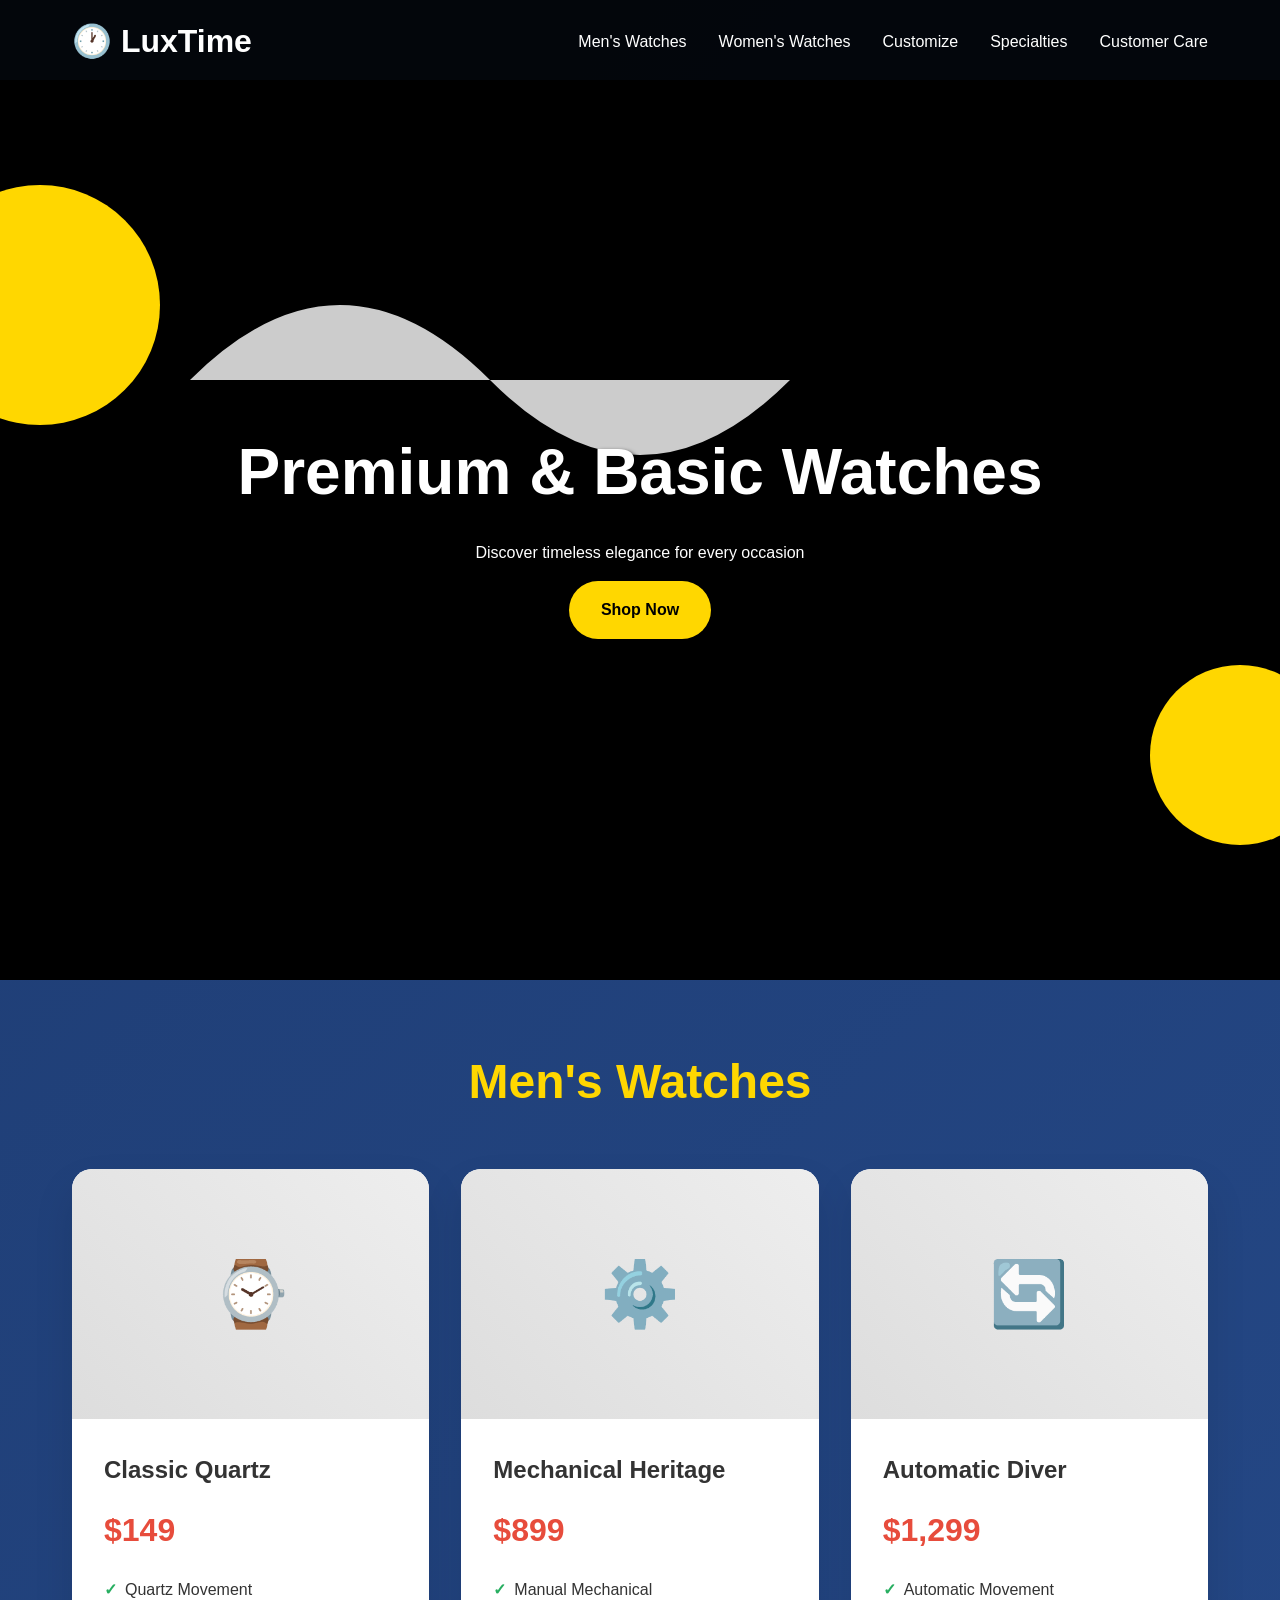
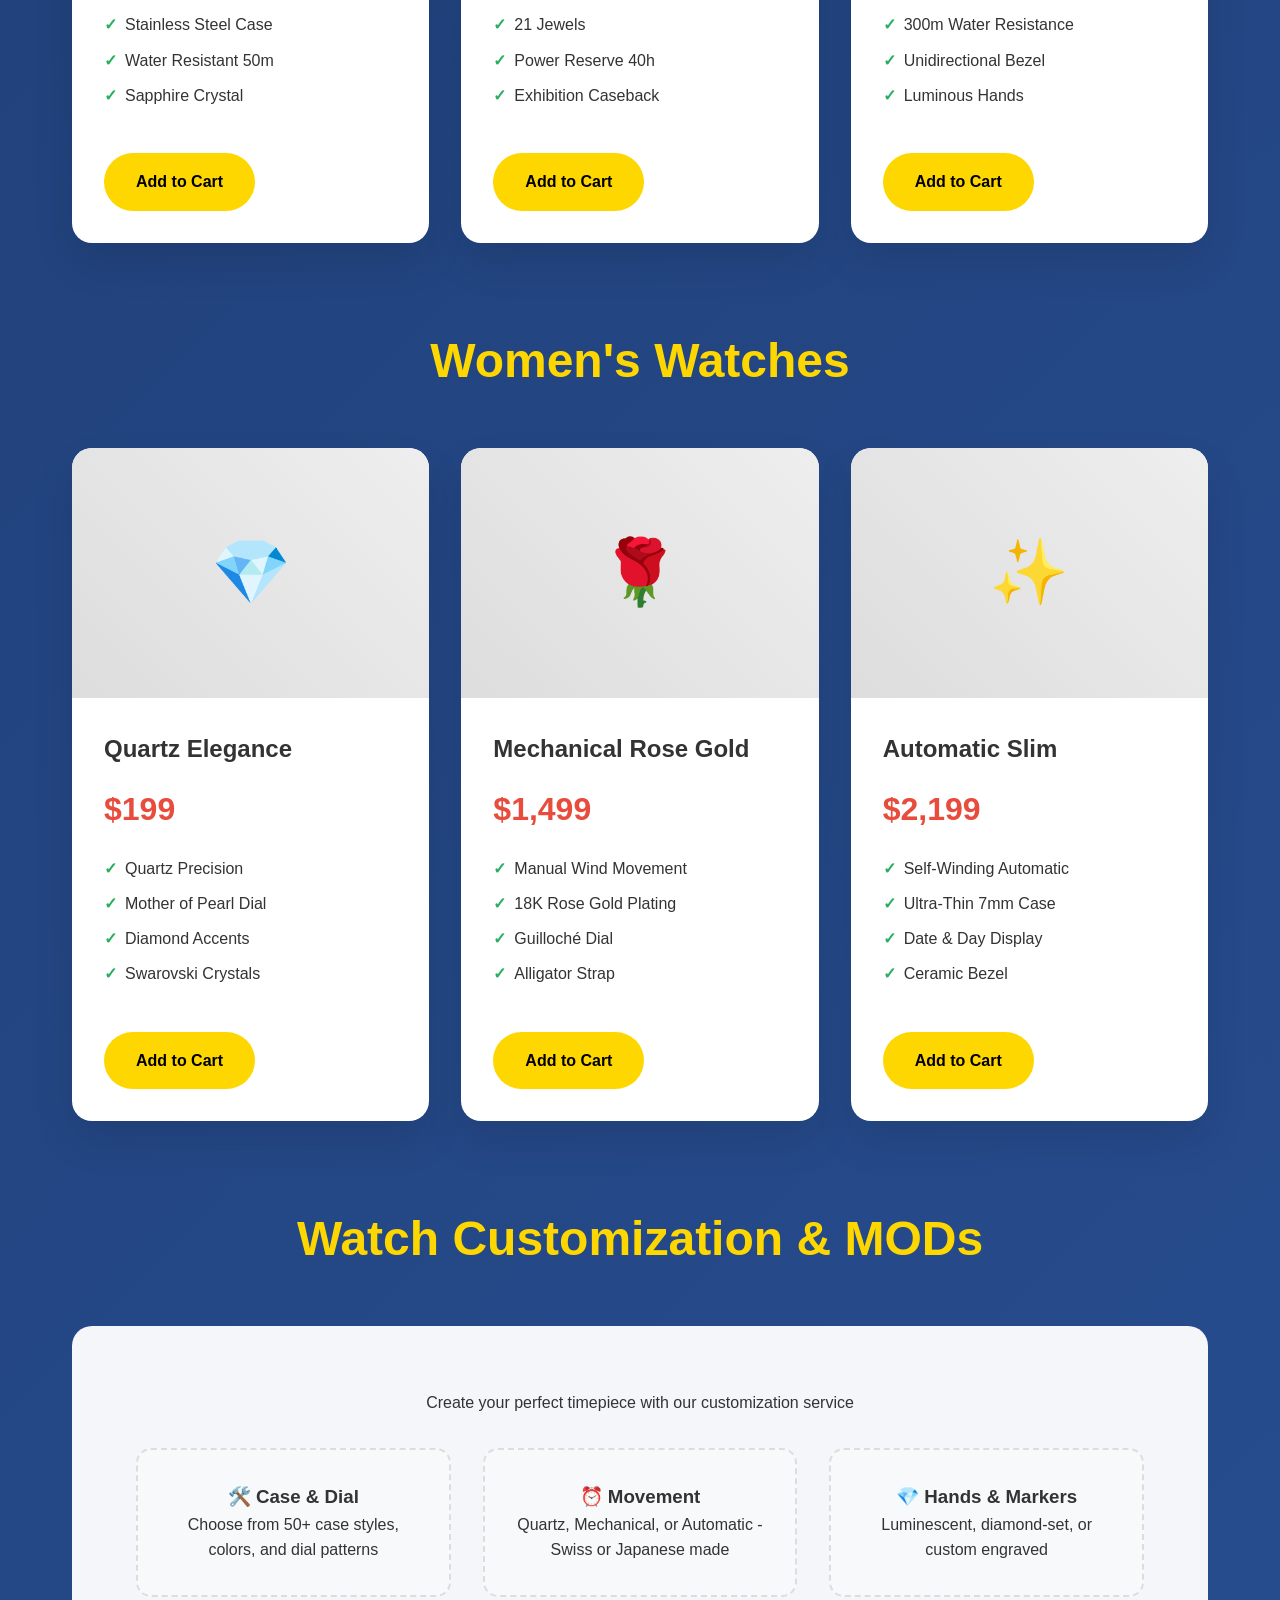
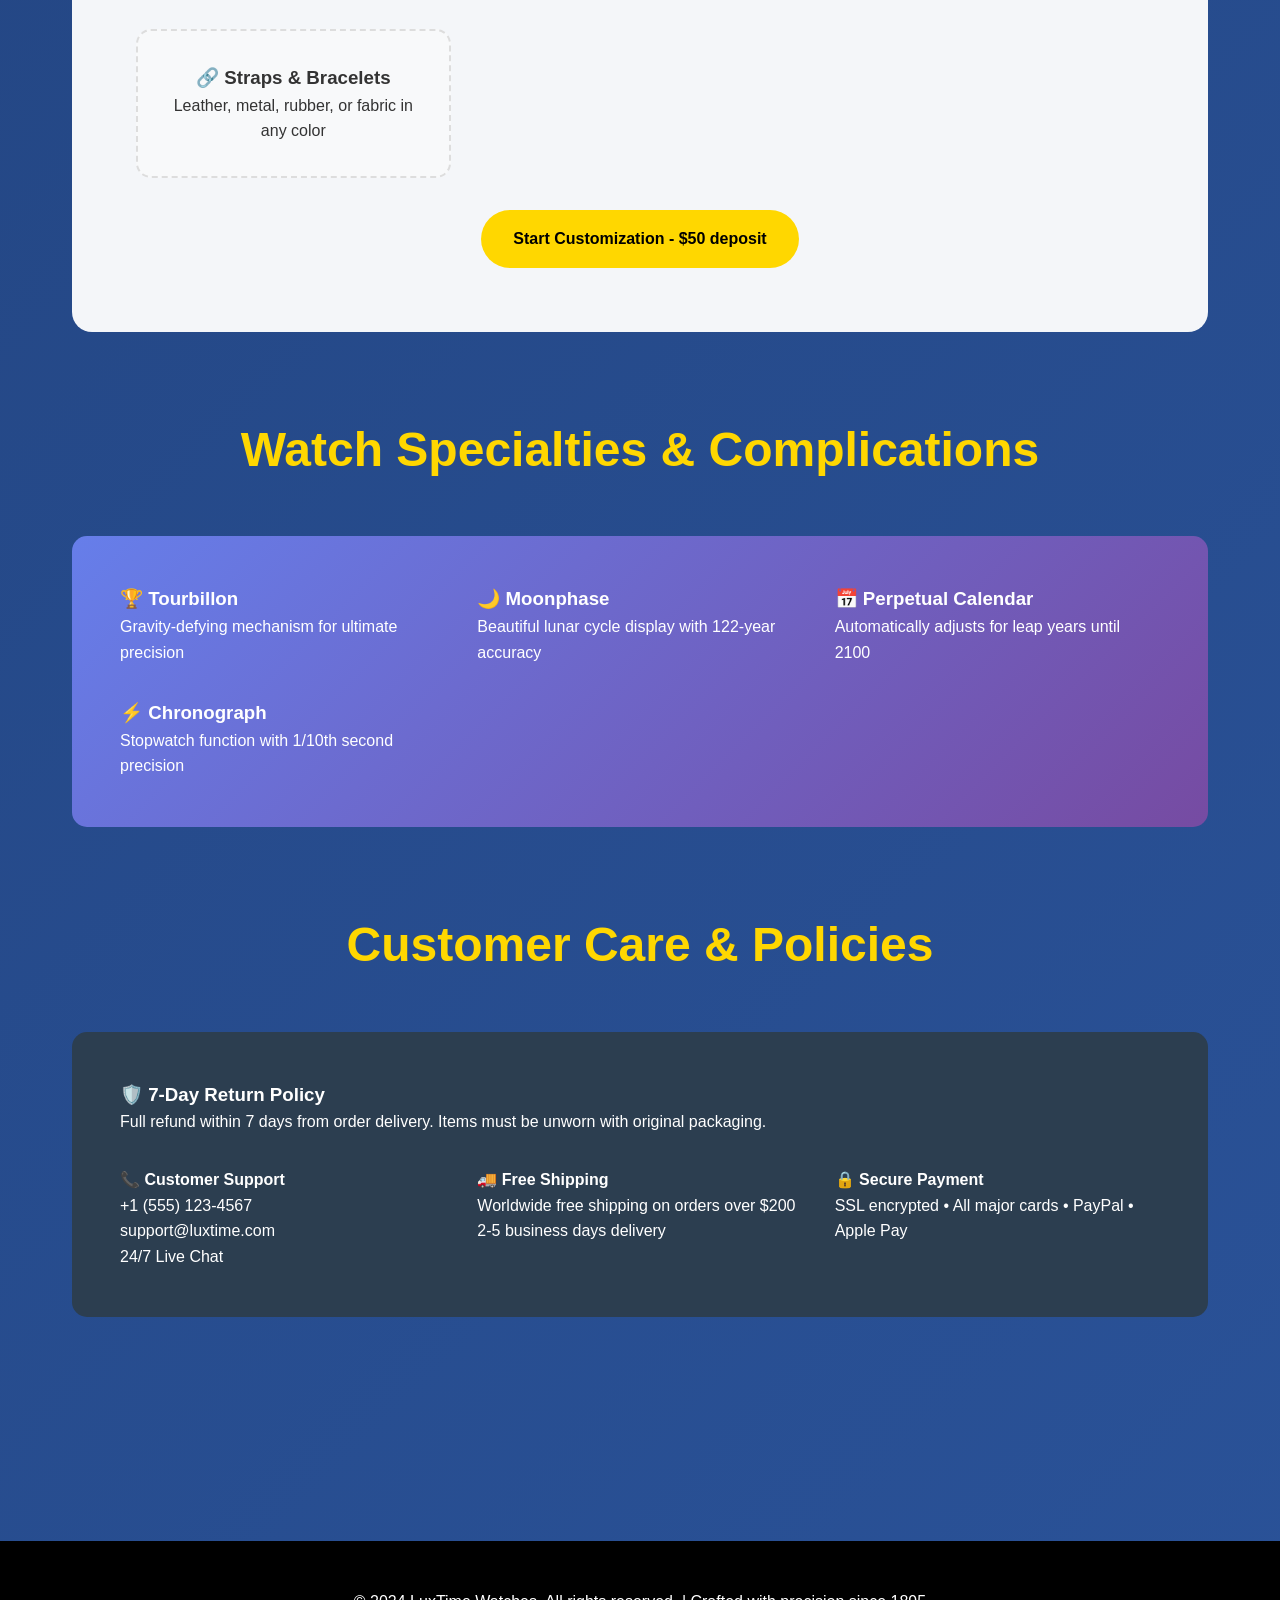
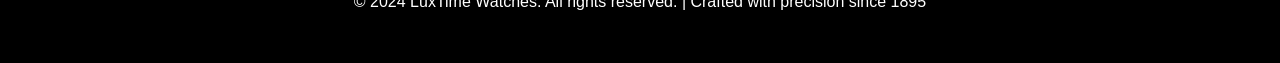
==== index.html @ 1866e9df "Create index.html added my first website file" ====
<!DOCTYPE html>
<html lang="en">
<head>
    <meta charset="UTF-8">
    <meta name="viewport" content="width=device-width, initial-scale=1.0">
    <title>LuxTime Watches - Premium & Basic Timepieces</title>
    <style>
        * {
            margin: 0;
            padding: 0;
            box-sizing: border-box;
        }
        body {
            font-family: 'Arial', sans-serif;
            line-height: 1.6;
            color: #333;
            background: linear-gradient(135deg, #1e3c72 0%, #2a5298 100%);
        }
        header {
            background: rgba(0,0,0,0.9);
            color: white;
            padding: 1rem 0;
            position: fixed;
            width: 100%;
            top: 0;
            z-index: 1000;
        }
        nav {
            display: flex;
            justify-content: space-between;
            align-items: center;
            max-width: 1200px;
            margin: 0 auto;
            padding: 0 2rem;
        }
        .logo {
            font-size: 2rem;
            font-weight: bold;
        }
        .nav-links {
            display: flex;
            list-style: none;
            gap: 2rem;
        }
        .nav-links a {
            color: white;
            text-decoration: none;
            transition: color 0.3s;
        }
        .nav-links a:hover {
            color: #ffd700;
        }
        .hero {
            background: url('data:image/svg+xml,<svg xmlns="http://www.w3.org/2000/svg" viewBox="0 0 1200 600"><rect fill="%23000" width="1200" height="600"/><circle fill="%23ffd700" cx="200" cy="150" r="80"/><circle fill="%23ffd700" cx="1000" cy="450" r="60"/><path fill="%23ccc" d="M300 200 Q400 100 500 200 T700 200"/></svg>') center/cover;
            height: 100vh;
            display: flex;
            align-items: center;
            justify-content: center;
            text-align: center;
            color: white;
            margin-top: 80px;
        }
        .hero h1 {
            font-size: 4rem;
            margin-bottom: 1rem;
            text-shadow: 2px 2px 4px rgba(0,0,0,0.8);
        }
        .btn {
            display: inline-block;
            background: #ffd700;
            color: #000;
            padding: 1rem 2rem;
            text-decoration: none;
            border-radius: 50px;
            font-weight: bold;
            transition: transform 0.3s, box-shadow 0.3s;
            margin-top: 1rem;
        }
        .btn:hover {
            transform: translateY(-3px);
            box-shadow: 0 10px 20px rgba(255,215,0,0.4);
        }
        .container {
            max-width: 1200px;
            margin: 0 auto;
            padding: 4rem 2rem;
        }
        .section {
            margin-bottom: 5rem;
        }
        .section h2 {
            text-align: center;
            font-size: 3rem;
            margin-bottom: 3rem;
            color: #ffd700;
        }
        .grid {
            display: grid;
            grid-template-columns: repeat(auto-fit, minmax(300px, 1fr));
            gap: 2rem;
        }
        .watch-card {
            background: white;
            border-radius: 20px;
            overflow: hidden;
            box-shadow: 0 20px 40px rgba(0,0,0,0.1);
            transition: transform 0.3s, box-shadow 0.3s;
        }
        .watch-card:hover {
            transform: translateY(-10px);
            box-shadow: 0 30px 60px rgba(0,0,0,0.2);
        }
        .watch-img {
            height: 250px;
            background: linear-gradient(45deg, #ddd, #eee);
            display: flex;
            align-items: center;
            justify-content: center;
            font-size: 4rem;
            color: #666;
        }
        .watch-info {
            padding: 2rem;
        }
        .watch-info h3 {
            font-size: 1.5rem;
            margin-bottom: 0.5rem;
        }
        .price {
            font-size: 2rem;
            color: #e74c3c;
            font-weight: bold;
            margin: 1rem 0;
        }
        .features {
            list-style: none;
            margin-bottom: 1.5rem;
        }
        .features li {
            padding: 0.3rem 0;
            display: flex;
            align-items: center;
            gap: 0.5rem;
        }
        .features li::before {
            content: "✓";
            color: #27ae60;
            font-weight: bold;
        }
        .special-section {
            background: rgba(255,255,255,0.95);
            border-radius: 20px;
            padding: 4rem;
            text-align: center;
            margin: 2rem 0;
        }
        .customization-grid {
            display: grid;
            grid-template-columns: repeat(auto-fit, minmax(250px, 1fr));
            gap: 2rem;
            margin-top: 2rem;
        }
        .custom-option {
            background: #f8f9fa;
            padding: 2rem;
            border-radius: 15px;
            border: 2px dashed #ddd;
            transition: all 0.3s;
        }
        .custom-option:hover {
            border-color: #ffd700;
            background: white;
        }
        .policy {
            background: #2c3e50;
            color: white;
            padding: 3rem;
            border-radius: 15px;
            margin: 2rem 0;
        }
        .complications {
            background: linear-gradient(135deg, #667eea 0%, #764ba2 100%);
            color: white;
            padding: 3rem;
            border-radius: 15px;
        }
        footer {
            background: #000;
            color: white;
            text-align: center;
            padding: 3rem 0;
            margin-top: 5rem;
        }
        @media (max-width: 768px) {
            .nav-links {
                display: none;
            }
            .hero h1 {
                font-size: 2.5rem;
            }
        }
    </style>
</head>
<body>
    <header>
        <nav>
            <div class="logo">🕐 LuxTime</div>
            <ul class="nav-links">
                <li><a href="#mens">Men's Watches</a></li>
                <li><a href="#womens">Women's Watches</a></li>
                <li><a href="#custom">Customize</a></li>
                <li><a href="#specialties">Specialties</a></li>
                <li><a href="#contact">Customer Care</a></li>
            </ul>
        </nav>
    </header>

    <section class="hero">
        <div>
            <h1>Premium & Basic Watches</h1>
            <p>Discover timeless elegance for every occasion</p>
            <a href="#mens" class="btn">Shop Now</a>
        </div>
    </section>

    <div class="container">
        <!-- Men's Watches -->
        <section id="mens" class="section">
            <h2>Men's Watches</h2>
            <div class="grid">
                <div class="watch-card">
                    <div class="watch-img">⌚</div>
                    <div class="watch-info">
                        <h3>Classic Quartz</h3>
                        <div class="price">$149</div>
                        <ul class="features">
                            <li>Quartz Movement</li>
                            <li>Stainless Steel Case</li>
                            <li>Water Resistant 50m</li>
                            <li>Sapphire Crystal</li>
                        </ul>
                        <a href="#" class="btn">Add to Cart</a>
                    </div>
                </div>
                <div class="watch-card">
                    <div class="watch-img">⚙️</div>
                    <div class="watch-info">
                        <h3>Mechanical Heritage</h3>
                        <div class="price">$899</div>
                        <ul class="features">
                            <li>Manual Mechanical</li>
                            <li>21 Jewels</li>
                            <li>Power Reserve 40h</li>
                            <li>Exhibition Caseback</li>
                        </ul>
                        <a href="#" class="btn">Add to Cart</a>
                    </div>
                </div>
                <div class="watch-card">
                    <div class="watch-img">🔄</div>
                    <div class="watch-info">
                        <h3>Automatic Diver</h3>
                        <div class="price">$1,299</div>
                        <ul class="features">
                            <li>Automatic Movement</li>
                            <li>300m Water Resistance</li>
                            <li>Unidirectional Bezel</li>
                            <li>Luminous Hands</li>
                        </ul>
                        <a href="#" class="btn">Add to Cart</a>
                    </div>
                </div>
            </div>
        </section>

        <!-- Women's Watches -->
        <section id="womens" class="section">
            <h2>Women's Watches</h2>
            <div class="grid">
                <div class="watch-card">
                    <div class="watch-img">💎</div>
                    <div class="watch-info">
                        <h3>Quartz Elegance</h3>
                        <div class="price">$199</div>
                        <ul class="features">
                            <li>Quartz Precision</li>
                            <li>Mother of Pearl Dial</li>
                            <li>Diamond Accents</li>
                            <li>Swarovski Crystals</li>
                        </ul>
                        <a href="#" class="btn">Add to Cart</a>
                    </div>
                </div>
                <div class="watch-card">
                    <div class="watch-img">🌹</div>
                    <div class="watch-info">
                        <h3>Mechanical Rose Gold</h3>
                        <div class="price">$1,499</div>
                        <ul class="features">
                            <li>Manual Wind Movement</li>
                            <li>18K Rose Gold Plating</li>
                            <li>Guilloché Dial</li>
                            <li>Alligator Strap</li>
                        </ul>
                        <a href="#" class="btn">Add to Cart</a>
                    </div>
                </div>
                <div class="watch-card">
                    <div class="watch-img">✨</div>
                    <div class="watch-info">
                        <h3>Automatic Slim</h3>
                        <div class="price">$2,199</div>
                        <ul class="features">
                            <li>Self-Winding Automatic</li>
                            <li>Ultra-Thin 7mm Case</li>
                            <li>Date & Day Display</li>
                            <li>Ceramic Bezel</li>
                        </ul>
                        <a href="#" class="btn">Add to Cart</a>
                    </div>
                </div>
            </div>
        </section>

        <!-- Customization Section -->
        <section id="custom" class="section">
            <h2 id="customize">Watch Customization & MODs</h2>
            <div class="special-section">
                <p>Create your perfect timepiece with our customization service</p>
                <div class="customization-grid">
                    <div class="custom-option">
                        <h3>🛠️ Case & Dial</h3>
                        <p>Choose from 50+ case styles, colors, and dial patterns</p>
                    </div>
                    <div class="custom-option">
                        <h3>⏰ Movement</h3>
                        <p>Quartz, Mechanical, or Automatic - Swiss or Japanese made</p>
                    </div>
                    <div class="custom-option">
                        <h3>💎 Hands & Markers</h3>
                        <p>Luminescent, diamond-set, or custom engraved</p>
                    </div>
                    <div class="custom-option">
                        <h3>🔗 Straps & Bracelets</h3>
                        <p>Leather, metal, rubber, or fabric in any color</p>
                    </div>
                </div>
                <a href="#" class="btn" style="margin-top: 2rem;">Start Customization - $50 deposit</a>
            </div>
        </section>

        <!-- Specialties & Complications -->
        <section id="specialties" class="section">
            <h2>Watch Specialties & Complications</h2>
            <div class="complications">
                <div class="grid">
                    <div>
                        <h3>🏆 Tourbillon</h3>
                        <p>Gravity-defying mechanism for ultimate precision</p>
                    </div>
                    <div>
                        <h3>🌙 Moonphase</h3>
                        <p>Beautiful lunar cycle display with 122-year accuracy</p>
                    </div>
                    <div>
                        <h3>📅 Perpetual Calendar</h3>
                        <p>Automatically adjusts for leap years until 2100</p>
                    </div>
                    <div>
                        <h3>⚡ Chronograph</h3>
                        <p>Stopwatch function with 1/10th second precision</p>
                    </div>
                </div>
            </div>
        </section>

        <!-- Customer Care & Policy -->
        <section id="contact" class="section">
            <h2>Customer Care & Policies</h2>
            <div class="policy">
                <h3>🛡️ 7-Day Return Policy</h3>
                <p>Full refund within 7 days from order delivery. Items must be unworn with original packaging.</p>
                
                <div style="margin-top: 2rem; display: grid; grid-template-columns: repeat(auto-fit, minmax(250px, 1fr)); gap: 2rem;">
                    <div>
                        <h4>📞 Customer Support</h4>
                        <p>+1 (555) 123-4567<br>support@luxtime.com<br>24/7 Live Chat</p>
                    </div>
                    <div>
                        <h4>🚚 Free Shipping</h4>
                        <p>Worldwide free shipping on orders over $200<br>2-5 business days delivery</p>
                    </div>
                    <div>
                        <h4>🔒 Secure Payment</h4>
                        <p>SSL encrypted • All major cards • PayPal • Apple Pay</p>
                    </div>
                </div>
            </div>
        </section>
    </div>

    <footer>
        <p>&copy; 2024 LuxTime Watches. All rights reserved. | Crafted with precision since 1895</p>
    </footer>

    <script>
        // Smooth scrolling for navigation links
        document.querySelectorAll('a[href^="#"]').forEach(anchor => {
            anchor.addEventListener('click', function (e) {
                e.preventDefault();
                document.querySelector(this.getAttribute('href')).scrollIntoView({
                    behavior: 'smooth'
                });
            });
        });

        // Add to cart animation
        document.querySelectorAll('.btn').forEach(btn => {
            btn.addEventListener('click', function(e) {
                if (this.textContent.includes('Add to Cart')) {
                    const ripple = document.createElement('span');
                    ripple.style.cssText = `
                        position: absolute;
                        border-radius: 50%;
                        background: rgba(255,215,0,0.6);
                        transform: scale(0);
                        animation: ripple 0.6s linear;
                        top: 50%;
                        left: 50%;
                        width: 20px;
                        height: 20px;
                    `;
                    this.style.position = 'relative';
                    this.style.overflow = 'hidden';
                    this.appendChild(ripple);
                    this.textContent = 'Added!';
                    setTimeout(() => {
                        this.textContent = 'Add to Cart';
                    }, 1500);
                }
            });
        });
    </script>
</body>
</html>
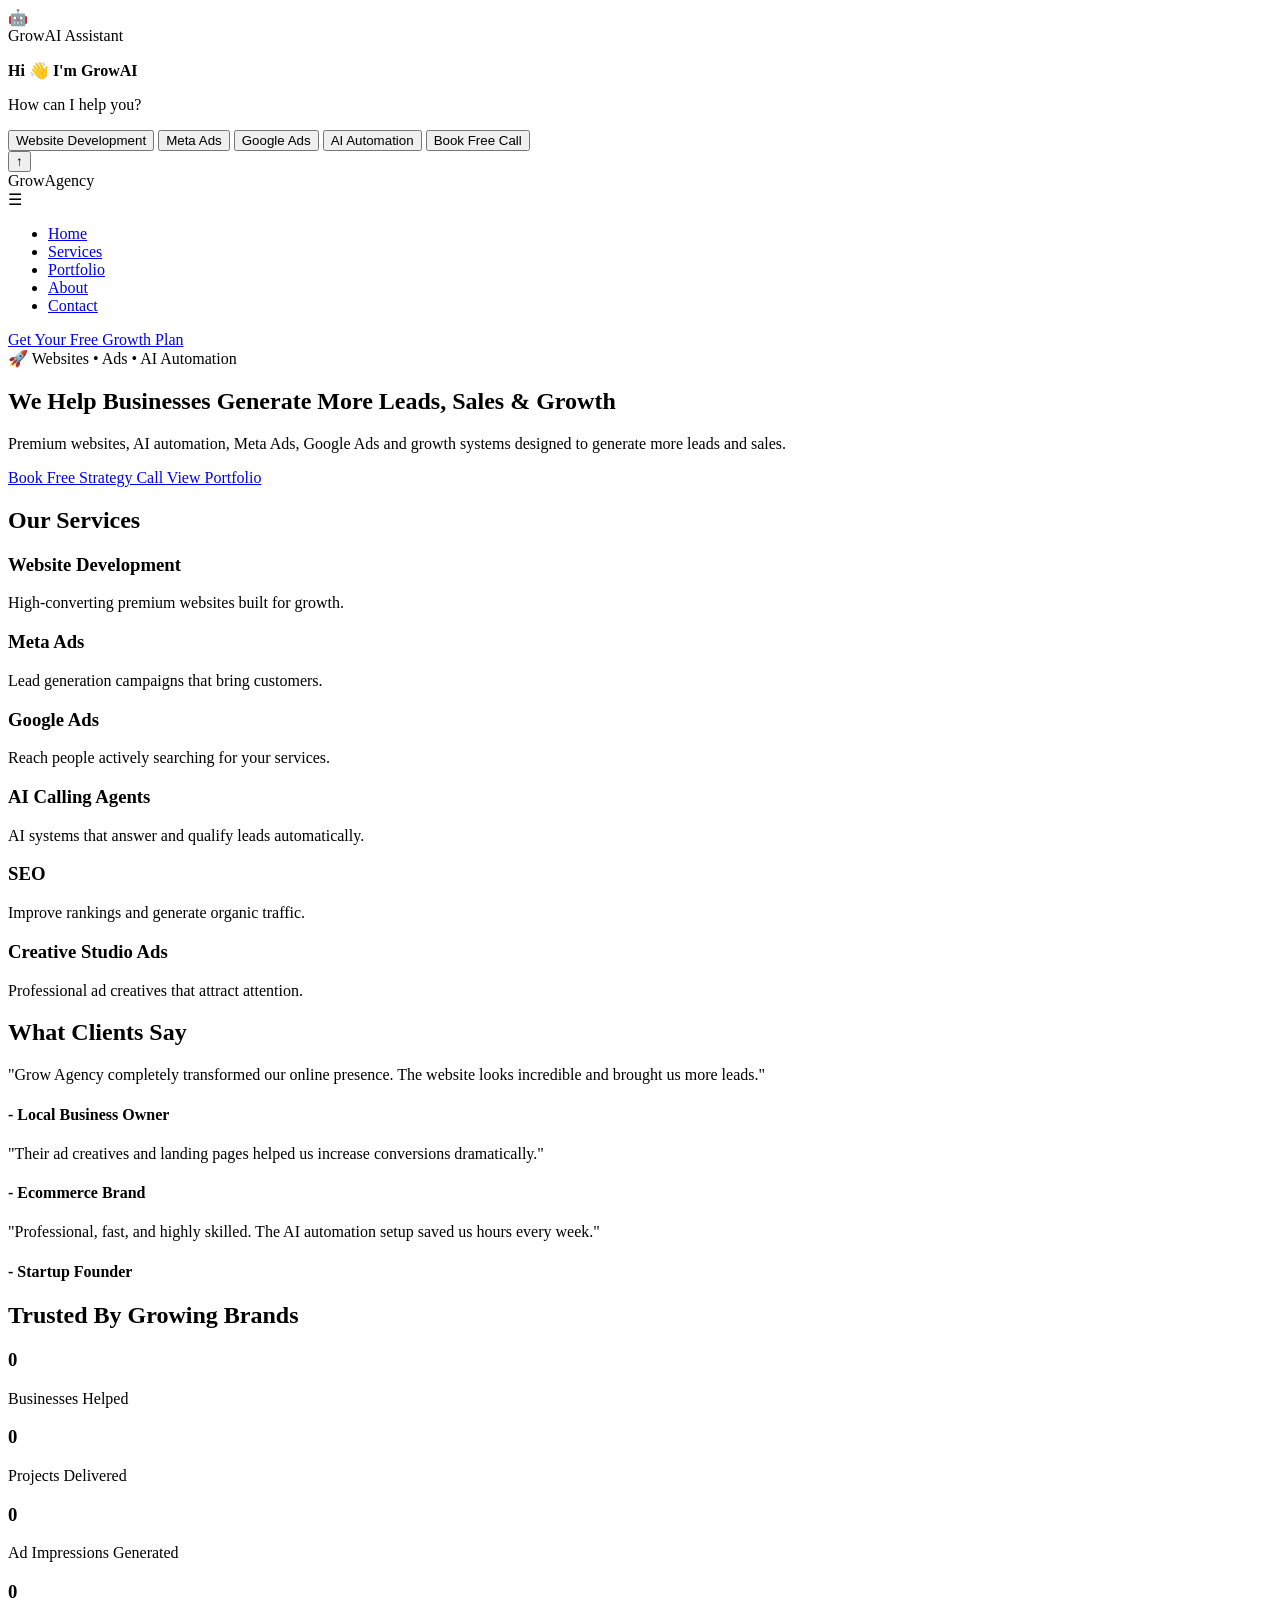
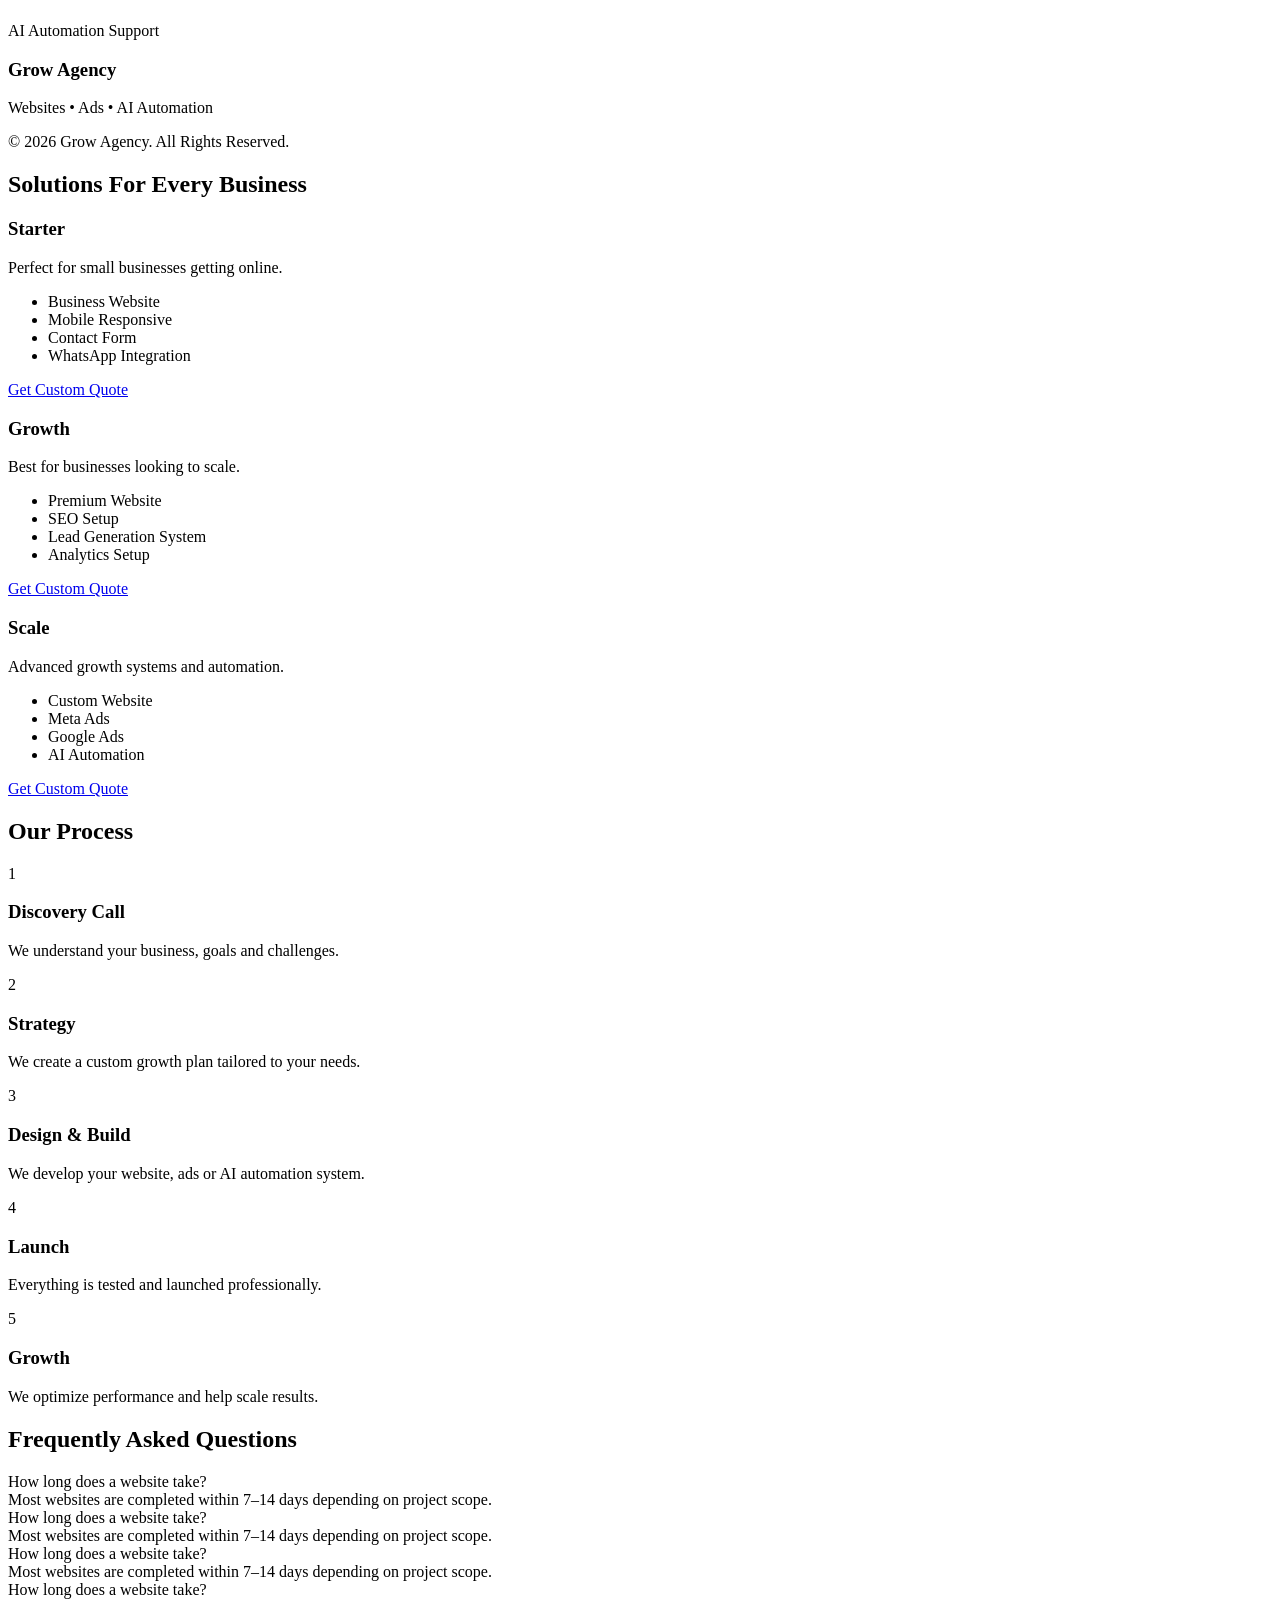
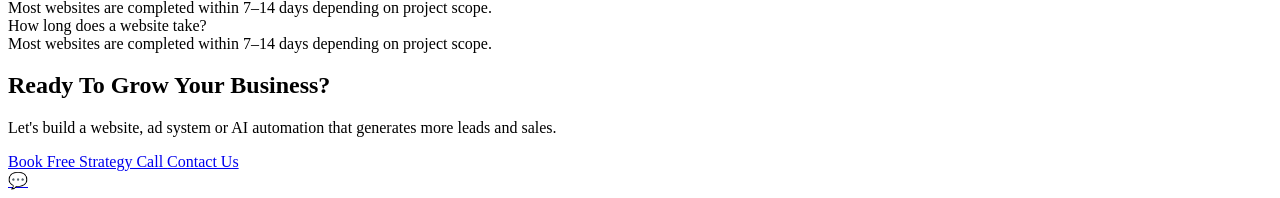
==== commit 89cd0fb0: "Add files via upload" ====
--- a/index.html
+++ b/index.html
@@ -1,445 +1,429 @@
-<!DOCTYPE html>
-<html lang="en">
-<head>
-    <meta charset="UTF-8">
-    <meta name="viewport" content="width=device-width, initial-scale=1.0">
-    <title>LuxTime Watches - Premium & Basic Timepieces</title>
-    <style>
-        * {
-            margin: 0;
-            padding: 0;
-            box-sizing: border-box;
-        }
-        body {
-            font-family: 'Arial', sans-serif;
-            line-height: 1.6;
-            color: #333;
-            background: linear-gradient(135deg, #1e3c72 0%, #2a5298 100%);
-        }
-        header {
-            background: rgba(0,0,0,0.9);
-            color: white;
-            padding: 1rem 0;
-            position: fixed;
-            width: 100%;
-            top: 0;
-            z-index: 1000;
-        }
-        nav {
-            display: flex;
-            justify-content: space-between;
-            align-items: center;
-            max-width: 1200px;
-            margin: 0 auto;
-            padding: 0 2rem;
-        }
-        .logo {
-            font-size: 2rem;
-            font-weight: bold;
-        }
-        .nav-links {
-            display: flex;
-            list-style: none;
-            gap: 2rem;
-        }
-        .nav-links a {
-            color: white;
-            text-decoration: none;
-            transition: color 0.3s;
-        }
-        .nav-links a:hover {
-            color: #ffd700;
-        }
-        .hero {
-            background: url('data:image/svg+xml,<svg xmlns="http://www.w3.org/2000/svg" viewBox="0 0 1200 600"><rect fill="%23000" width="1200" height="600"/><circle fill="%23ffd700" cx="200" cy="150" r="80"/><circle fill="%23ffd700" cx="1000" cy="450" r="60"/><path fill="%23ccc" d="M300 200 Q400 100 500 200 T700 200"/></svg>') center/cover;
-            height: 100vh;
-            display: flex;
-            align-items: center;
-            justify-content: center;
-            text-align: center;
-            color: white;
-            margin-top: 80px;
-        }
-        .hero h1 {
-            font-size: 4rem;
-            margin-bottom: 1rem;
-            text-shadow: 2px 2px 4px rgba(0,0,0,0.8);
-        }
-        .btn {
-            display: inline-block;
-            background: #ffd700;
-            color: #000;
-            padding: 1rem 2rem;
-            text-decoration: none;
-            border-radius: 50px;
-            font-weight: bold;
-            transition: transform 0.3s, box-shadow 0.3s;
-            margin-top: 1rem;
-        }
-        .btn:hover {
-            transform: translateY(-3px);
-            box-shadow: 0 10px 20px rgba(255,215,0,0.4);
-        }
-        .container {
-            max-width: 1200px;
-            margin: 0 auto;
-            padding: 4rem 2rem;
-        }
-        .section {
-            margin-bottom: 5rem;
-        }
-        .section h2 {
-            text-align: center;
-            font-size: 3rem;
-            margin-bottom: 3rem;
-            color: #ffd700;
-        }
-        .grid {
-            display: grid;
-            grid-template-columns: repeat(auto-fit, minmax(300px, 1fr));
-            gap: 2rem;
-        }
-        .watch-card {
-            background: white;
-            border-radius: 20px;
-            overflow: hidden;
-            box-shadow: 0 20px 40px rgba(0,0,0,0.1);
-            transition: transform 0.3s, box-shadow 0.3s;
-        }
-        .watch-card:hover {
-            transform: translateY(-10px);
-            box-shadow: 0 30px 60px rgba(0,0,0,0.2);
-        }
-        .watch-img {
-            height: 250px;
-            background: linear-gradient(45deg, #ddd, #eee);
-            display: flex;
-            align-items: center;
-            justify-content: center;
-            font-size: 4rem;
-            color: #666;
-        }
-        .watch-info {
-            padding: 2rem;
-        }
-        .watch-info h3 {
-            font-size: 1.5rem;
-            margin-bottom: 0.5rem;
-        }
-        .price {
-            font-size: 2rem;
-            color: #e74c3c;
-            font-weight: bold;
-            margin: 1rem 0;
-        }
-        .features {
-            list-style: none;
-            margin-bottom: 1.5rem;
-        }
-        .features li {
-            padding: 0.3rem 0;
-            display: flex;
-            align-items: center;
-            gap: 0.5rem;
-        }
-        .features li::before {
-            content: "✓";
-            color: #27ae60;
-            font-weight: bold;
-        }
-        .special-section {
-            background: rgba(255,255,255,0.95);
-            border-radius: 20px;
-            padding: 4rem;
-            text-align: center;
-            margin: 2rem 0;
-        }
-        .customization-grid {
-            display: grid;
-            grid-template-columns: repeat(auto-fit, minmax(250px, 1fr));
-            gap: 2rem;
-            margin-top: 2rem;
-        }
-        .custom-option {
-            background: #f8f9fa;
-            padding: 2rem;
-            border-radius: 15px;
-            border: 2px dashed #ddd;
-            transition: all 0.3s;
-        }
-        .custom-option:hover {
-            border-color: #ffd700;
-            background: white;
-        }
-        .policy {
-            background: #2c3e50;
-            color: white;
-            padding: 3rem;
-            border-radius: 15px;
-            margin: 2rem 0;
-        }
-        .complications {
-            background: linear-gradient(135deg, #667eea 0%, #764ba2 100%);
-            color: white;
-            padding: 3rem;
-            border-radius: 15px;
-        }
-        footer {
-            background: #000;
-            color: white;
-            text-align: center;
-            padding: 3rem 0;
-            margin-top: 5rem;
-        }
-        @media (max-width: 768px) {
-            .nav-links {
-                display: none;
-            }
-            .hero h1 {
-                font-size: 2.5rem;
-            }
-        }
-    </style>
-</head>
-<body>
-    <header>
-        <nav>
-            <div class="logo">🕐 LuxTime</div>
-            <ul class="nav-links">
-                <li><a href="#mens">Men's Watches</a></li>
-                <li><a href="#womens">Women's Watches</a></li>
-                <li><a href="#custom">Customize</a></li>
-                <li><a href="#specialties">Specialties</a></li>
-                <li><a href="#contact">Customer Care</a></li>
-            </ul>
-        </nav>
-    </header>
-
-    <section class="hero">
-        <div>
-            <h1>Premium & Basic Watches</h1>
-            <p>Discover timeless elegance for every occasion</p>
-            <a href="#mens" class="btn">Shop Now</a>
-        </div>
-    </section>
-
-    <div class="container">
-        <!-- Men's Watches -->
-        <section id="mens" class="section">
-            <h2>Men's Watches</h2>
-            <div class="grid">
-                <div class="watch-card">
-                    <div class="watch-img">⌚</div>
-                    <div class="watch-info">
-                        <h3>Classic Quartz</h3>
-                        <div class="price">$149</div>
-                        <ul class="features">
-                            <li>Quartz Movement</li>
-                            <li>Stainless Steel Case</li>
-                            <li>Water Resistant 50m</li>
-                            <li>Sapphire Crystal</li>
-                        </ul>
-                        <a href="#" class="btn">Add to Cart</a>
-                    </div>
-                </div>
-                <div class="watch-card">
-                    <div class="watch-img">⚙️</div>
-                    <div class="watch-info">
-                        <h3>Mechanical Heritage</h3>
-                        <div class="price">$899</div>
-                        <ul class="features">
-                            <li>Manual Mechanical</li>
-                            <li>21 Jewels</li>
-                            <li>Power Reserve 40h</li>
-                            <li>Exhibition Caseback</li>
-                        </ul>
-                        <a href="#" class="btn">Add to Cart</a>
-                    </div>
-                </div>
-                <div class="watch-card">
-                    <div class="watch-img">🔄</div>
-                    <div class="watch-info">
-                        <h3>Automatic Diver</h3>
-                        <div class="price">$1,299</div>
-                        <ul class="features">
-                            <li>Automatic Movement</li>
-                            <li>300m Water Resistance</li>
-                            <li>Unidirectional Bezel</li>
-                            <li>Luminous Hands</li>
-                        </ul>
-                        <a href="#" class="btn">Add to Cart</a>
-                    </div>
-                </div>
-            </div>
-        </section>
-
-        <!-- Women's Watches -->
-        <section id="womens" class="section">
-            <h2>Women's Watches</h2>
-            <div class="grid">
-                <div class="watch-card">
-                    <div class="watch-img">💎</div>
-                    <div class="watch-info">
-                        <h3>Quartz Elegance</h3>
-                        <div class="price">$199</div>
-                        <ul class="features">
-                            <li>Quartz Precision</li>
-                            <li>Mother of Pearl Dial</li>
-                            <li>Diamond Accents</li>
-                            <li>Swarovski Crystals</li>
-                        </ul>
-                        <a href="#" class="btn">Add to Cart</a>
-                    </div>
-                </div>
-                <div class="watch-card">
-                    <div class="watch-img">🌹</div>
-                    <div class="watch-info">
-                        <h3>Mechanical Rose Gold</h3>
-                        <div class="price">$1,499</div>
-                        <ul class="features">
-                            <li>Manual Wind Movement</li>
-                            <li>18K Rose Gold Plating</li>
-                            <li>Guilloché Dial</li>
-                            <li>Alligator Strap</li>
-                        </ul>
-                        <a href="#" class="btn">Add to Cart</a>
-                    </div>
-                </div>
-                <div class="watch-card">
-                    <div class="watch-img">✨</div>
-                    <div class="watch-info">
-                        <h3>Automatic Slim</h3>
-                        <div class="price">$2,199</div>
-                        <ul class="features">
-                            <li>Self-Winding Automatic</li>
-                            <li>Ultra-Thin 7mm Case</li>
-                            <li>Date & Day Display</li>
-                            <li>Ceramic Bezel</li>
-                        </ul>
-                        <a href="#" class="btn">Add to Cart</a>
-                    </div>
-                </div>
-            </div>
-        </section>
-
-        <!-- Customization Section -->
-        <section id="custom" class="section">
-            <h2 id="customize">Watch Customization & MODs</h2>
-            <div class="special-section">
-                <p>Create your perfect timepiece with our customization service</p>
-                <div class="customization-grid">
-                    <div class="custom-option">
-                        <h3>🛠️ Case & Dial</h3>
-                        <p>Choose from 50+ case styles, colors, and dial patterns</p>
-                    </div>
-                    <div class="custom-option">
-                        <h3>⏰ Movement</h3>
-                        <p>Quartz, Mechanical, or Automatic - Swiss or Japanese made</p>
-                    </div>
-                    <div class="custom-option">
-                        <h3>💎 Hands & Markers</h3>
-                        <p>Luminescent, diamond-set, or custom engraved</p>
-                    </div>
-                    <div class="custom-option">
-                        <h3>🔗 Straps & Bracelets</h3>
-                        <p>Leather, metal, rubber, or fabric in any color</p>
-                    </div>
-                </div>
-                <a href="#" class="btn" style="margin-top: 2rem;">Start Customization - $50 deposit</a>
-            </div>
-        </section>
-
-        <!-- Specialties & Complications -->
-        <section id="specialties" class="section">
-            <h2>Watch Specialties & Complications</h2>
-            <div class="complications">
-                <div class="grid">
-                    <div>
-                        <h3>🏆 Tourbillon</h3>
-                        <p>Gravity-defying mechanism for ultimate precision</p>
-                    </div>
-                    <div>
-                        <h3>🌙 Moonphase</h3>
-                        <p>Beautiful lunar cycle display with 122-year accuracy</p>
-                    </div>
-                    <div>
-                        <h3>📅 Perpetual Calendar</h3>
-                        <p>Automatically adjusts for leap years until 2100</p>
-                    </div>
-                    <div>
-                        <h3>⚡ Chronograph</h3>
-                        <p>Stopwatch function with 1/10th second precision</p>
-                    </div>
-                </div>
-            </div>
-        </section>
-
-        <!-- Customer Care & Policy -->
-        <section id="contact" class="section">
-            <h2>Customer Care & Policies</h2>
-            <div class="policy">
-                <h3>🛡️ 7-Day Return Policy</h3>
-                <p>Full refund within 7 days from order delivery. Items must be unworn with original packaging.</p>
-                
-                <div style="margin-top: 2rem; display: grid; grid-template-columns: repeat(auto-fit, minmax(250px, 1fr)); gap: 2rem;">
-                    <div>
-                        <h4>📞 Customer Support</h4>
-                        <p>+1 (555) 123-4567<br>support@luxtime.com<br>24/7 Live Chat</p>
-                    </div>
-                    <div>
-                        <h4>🚚 Free Shipping</h4>
-                        <p>Worldwide free shipping on orders over $200<br>2-5 business days delivery</p>
-                    </div>
-                    <div>
-                        <h4>🔒 Secure Payment</h4>
-                        <p>SSL encrypted • All major cards • PayPal • Apple Pay</p>
-                    </div>
-                </div>
-            </div>
-        </section>
-    </div>
-
-    <footer>
-        <p>&copy; 2024 LuxTime Watches. All rights reserved. | Crafted with precision since 1895</p>
-    </footer>
-
-    <script>
-        // Smooth scrolling for navigation links
-        document.querySelectorAll('a[href^="#"]').forEach(anchor => {
-            anchor.addEventListener('click', function (e) {
-                e.preventDefault();
-                document.querySelector(this.getAttribute('href')).scrollIntoView({
-                    behavior: 'smooth'
-                });
-            });
-        });
-
-        // Add to cart animation
-        document.querySelectorAll('.btn').forEach(btn => {
-            btn.addEventListener('click', function(e) {
-                if (this.textContent.includes('Add to Cart')) {
-                    const ripple = document.createElement('span');
-                    ripple.style.cssText = `
-                        position: absolute;
-                        border-radius: 50%;
-                        background: rgba(255,215,0,0.6);
-                        transform: scale(0);
-                        animation: ripple 0.6s linear;
-                        top: 50%;
-                        left: 50%;
-                        width: 20px;
-                        height: 20px;
-                    `;
-                    this.style.position = 'relative';
-                    this.style.overflow = 'hidden';
-                    this.appendChild(ripple);
-                    this.textContent = 'Added!';
-                    setTimeout(() => {
-                        this.textContent = 'Add to Cart';
-                    }, 1500);
-                }
-            });
-        });
-    </script>
-</body>
-</html>
+<!DOCTYPE html>
+<html lang="en">
+<head>
+<meta charset="UTF-8">
+<meta name="viewport" content="width=device-width, initial-scale=1.0">
+
+<title>Grow Agency | Websites, Ads & AI Automation</title>
+
+<meta name="description" content="Premium websites, ads and AI automation systems for growing brands.">
+
+<link rel="preconnect" href="https://fonts.googleapis.com">
+<link rel="preconnect" href="https://fonts.gstatic.com" crossorigin>
+
+<link href="https://fonts.googleapis.com/css2?family=Inter:wght@300;400;500;600;700;800;900&display=swap" rel="stylesheet">
+
+<link rel="stylesheet" href="css/style.css">
+</head>
+<div class="ai-chat-btn" id="chatBtn">
+🤖
+</div>
+
+<div class="ai-chat-box" id="chatBox">
+
+<div class="chat-header">
+GrowAI Assistant
+</div>
+
+<div class="chat-body">
+
+<p><strong>Hi 👋 I'm GrowAI</strong></p>
+
+<p>How can I help you?</p>
+
+<button onclick="alert('We build premium websites for businesses.')">
+Website Development
+</button>
+
+<button onclick="alert('We create Meta Ads to generate leads and sales.')">
+Meta Ads
+</button>
+
+<button onclick="alert('We create Google Ads campaigns for growth.')">
+Google Ads
+</button>
+
+<button onclick="alert('We build AI systems that automate customer interactions.')">
+AI Automation
+</button>
+
+<button onclick="window.location.href='booking.html'">
+Book Free Call
+</button>
+
+</div>
+
+</div>
+<button id="topBtn">↑</button>
+<body>
+<div id="progressBar"></div>
+
+<div class="cursor-glow"></div>
+
+<div class="background-glow glow-1"></div>
+<div class="background-glow glow-2"></div>
+
+<header class="navbar">
+
+<div class="logo">
+GrowAgency
+</div>
+
+<div class="menu-toggle" id="menuToggle">
+☰
+</div>
+
+<nav id="navMenu">
+<ul>
+<li><a href="index.html">Home</a></li>
+<li><a href="services.html">Services</a></li>
+<li><a href="portfolio.html">Portfolio</a></li>
+<li><a href="about.html">About</a></li>
+<li><a href="contact.html">Contact</a></li>
+</ul>
+</nav>
+<a href="booking.html" class="cta-btn">
+Get Your Free Growth Plan
+</a>
+
+</header>
+
+<section class="hero">
+
+<div class="badge">
+🚀 Websites • Ads • AI Automation
+</div>
+
+<h1>
+We Help Businesses
+Generate More Leads,
+Sales & Growth
+</h1>
+
+<p>
+Premium websites, AI automation, Meta Ads, Google Ads and growth systems designed to generate more leads and sales.
+</p>
+
+<div class="hero-buttons">
+
+<a href="booking.html" class="primary-btn">
+Book Free Strategy Call
+</a>
+
+<a href="portfolio.html" class="secondary-btn">
+View Portfolio
+</a>
+
+</div>
+
+</section>
+
+<section class="services">
+
+<h2>Our Services</h2>
+
+<div class="service-grid">
+
+<div class="service-card">
+<h3>Website Development</h3>
+<p>High-converting premium websites built for growth.</p>
+</div>
+
+<div class="service-card">
+<h3>Meta Ads</h3>
+<p>Lead generation campaigns that bring customers.</p>
+</div>
+
+<div class="service-card">
+<h3>Google Ads</h3>
+<p>Reach people actively searching for your services.</p>
+</div>
+
+<div class="service-card">
+<h3>AI Calling Agents</h3>
+<p>AI systems that answer and qualify leads automatically.</p>
+</div>
+
+<div class="service-card">
+<h3>SEO</h3>
+<p>Improve rankings and generate organic traffic.</p>
+</div>
+
+<div class="service-card">
+<h3>Creative Studio Ads</h3>
+<p>Professional ad creatives that attract attention.</p>
+</div>
+
+</div>
+
+</section>
+
+<section class="testimonials">
+
+<h2>What Clients Say</h2>
+
+<div class="testimonial-grid">
+
+<div class="testimonial-card">
+<p>
+"Grow Agency completely transformed our online presence. The website looks incredible and brought us more leads."
+</p>
+<h4>- Local Business Owner</h4>
+</div>
+
+<div class="testimonial-card">
+<p>
+"Their ad creatives and landing pages helped us increase conversions dramatically."
+</p>
+<h4>- Ecommerce Brand</h4>
+</div>
+
+<div class="testimonial-card">
+<p>
+"Professional, fast, and highly skilled. The AI automation setup saved us hours every week."
+</p>
+<h4>- Startup Founder</h4>
+</div>
+
+</div>
+
+</section>
+
+<section class="stats">
+
+<h2>Trusted By Growing Brands</h2>
+
+<div class="stats-grid">
+
+<div class="stat-card">
+<h3 class="counter" data-target="50">0</h3>
+<p>Businesses Helped</p>
+</div>
+
+<div class="stat-card">
+<h3 class="counter" data-target="100">0</h3>
+<p>Projects Delivered</p>
+</div>
+
+<div class="stat-card">
+<h3 class="counter" data-target="500">0</h3>
+<p>Ad Impressions Generated</p>
+</div>
+
+<div class="stat-card">
+<h3 class="counter" data-target="24">0</h3>
+<p>AI Automation Support</p>
+</div>
+
+</div>
+
+</section>
+
+<footer class="footer">
+
+<h3>Grow Agency</h3>
+
+<p>Websites • Ads • AI Automation</p>
+
+<p>© 2026 Grow Agency. All Rights Reserved.</p>
+<section class="pricing">
+
+<h2>Solutions For Every Business</h2>
+
+<div class="pricing-grid">
+
+<div class="pricing-card">
+
+<h3>Starter</h3>
+
+<p>Perfect for small businesses getting online.</p>
+
+<ul>
+<li>Business Website</li>
+<li>Mobile Responsive</li>
+<li>Contact Form</li>
+<li>WhatsApp Integration</li>
+</ul>
+
+<a href="booking.html" class="primary-btn">
+Get Custom Quote
+</a>
+
+</div>
+
+<div class="pricing-card featured">
+
+<h3>Growth</h3>
+
+<p>Best for businesses looking to scale.</p>
+
+<ul>
+<li>Premium Website</li>
+<li>SEO Setup</li>
+<li>Lead Generation System</li>
+<li>Analytics Setup</li>
+</ul>
+
+<a href="booking.html" class="primary-btn">
+Get Custom Quote
+</a>
+
+</div>
+
+<div class="pricing-card">
+
+<h3>Scale</h3>
+
+<p>Advanced growth systems and automation.</p>
+
+<ul>
+<li>Custom Website</li>
+<li>Meta Ads</li>
+<li>Google Ads</li>
+<li>AI Automation</li>
+</ul>
+
+<a href="booking.html" class="primary-btn">
+Get Custom Quote
+</a>
+
+</div>
+
+</div>
+
+</section>
+<section class="process">
+
+<h2>Our Process</h2>
+
+<div class="process-grid">
+
+<div class="process-card">
+<div class="process-number">1</div>
+<h3>Discovery Call</h3>
+<p>We understand your business, goals and challenges.</p>
+</div>
+
+<div class="process-card">
+<div class="process-number">2</div>
+<h3>Strategy</h3>
+<p>We create a custom growth plan tailored to your needs.</p>
+</div>
+
+<div class="process-card">
+<div class="process-number">3</div>
+<h3>Design & Build</h3>
+<p>We develop your website, ads or AI automation system.</p>
+</div>
+
+<div class="process-card">
+<div class="process-number">4</div>
+<h3>Launch</h3>
+<p>Everything is tested and launched professionally.</p>
+</div>
+
+<div class="process-card">
+<div class="process-number">5</div>
+<h3>Growth</h3>
+<p>We optimize performance and help scale results.</p>
+</div>
+
+</div>
+
+</section>
+<section class="faq">
+
+<h2>Frequently Asked Questions</h2>
+
+<div class="faq-item">
+
+<div class="faq-question">
+How long does a website take?
+</div>
+
+<div class="faq-answer">
+Most websites are completed within 7–14 days depending on project scope.
+</div>
+
+</div>
+
+<div class="faq-item">
+
+<div class="faq-question">
+How long does a website take?
+</div>
+
+<div class="faq-answer">
+Most websites are completed within 7–14 days depending on project scope.
+</div>
+
+</div>
+
+<div class="faq-item">
+
+<div class="faq-question">
+How long does a website take?
+</div>
+
+<div class="faq-answer">
+Most websites are completed within 7–14 days depending on project scope.
+</div>
+
+</div>
+
+<div class="faq-item">
+
+<div class="faq-question">
+How long does a website take?
+</div>
+
+<div class="faq-answer">
+Most websites are completed within 7–14 days depending on project scope.
+</div>
+
+</div>
+
+<div class="faq-item">
+
+<div class="faq-question">
+How long does a website take?
+</div>
+
+<div class="faq-answer">
+Most websites are completed within 7–14 days depending on project scope.
+</div>
+
+</div>
+</section>
+<section class="final-cta">
+
+<h2>Ready To Grow Your Business?</h2>
+
+<p>
+Let's build a website, ad system or AI automation that generates more leads and sales.
+</p>
+
+<div class="hero-buttons">
+
+<a href="booking.html" class="primary-btn">
+Book Free Strategy Call
+</a>
+
+<a href="contact.html" class="secondary-btn">
+Contact Us
+</a>
+
+</div>
+
+</section>
+</footer>
+
+<script src="js/script.js"></script>
+
+<a href="https://wa.me/917842010099?text=Hi%20Grow%20Agency%2C%20I%20want%20a%20website%20for%20my%20business."
+class="whatsapp-btn"
+target="_blank">
+💬
+</a>
+</body>
+</html>
